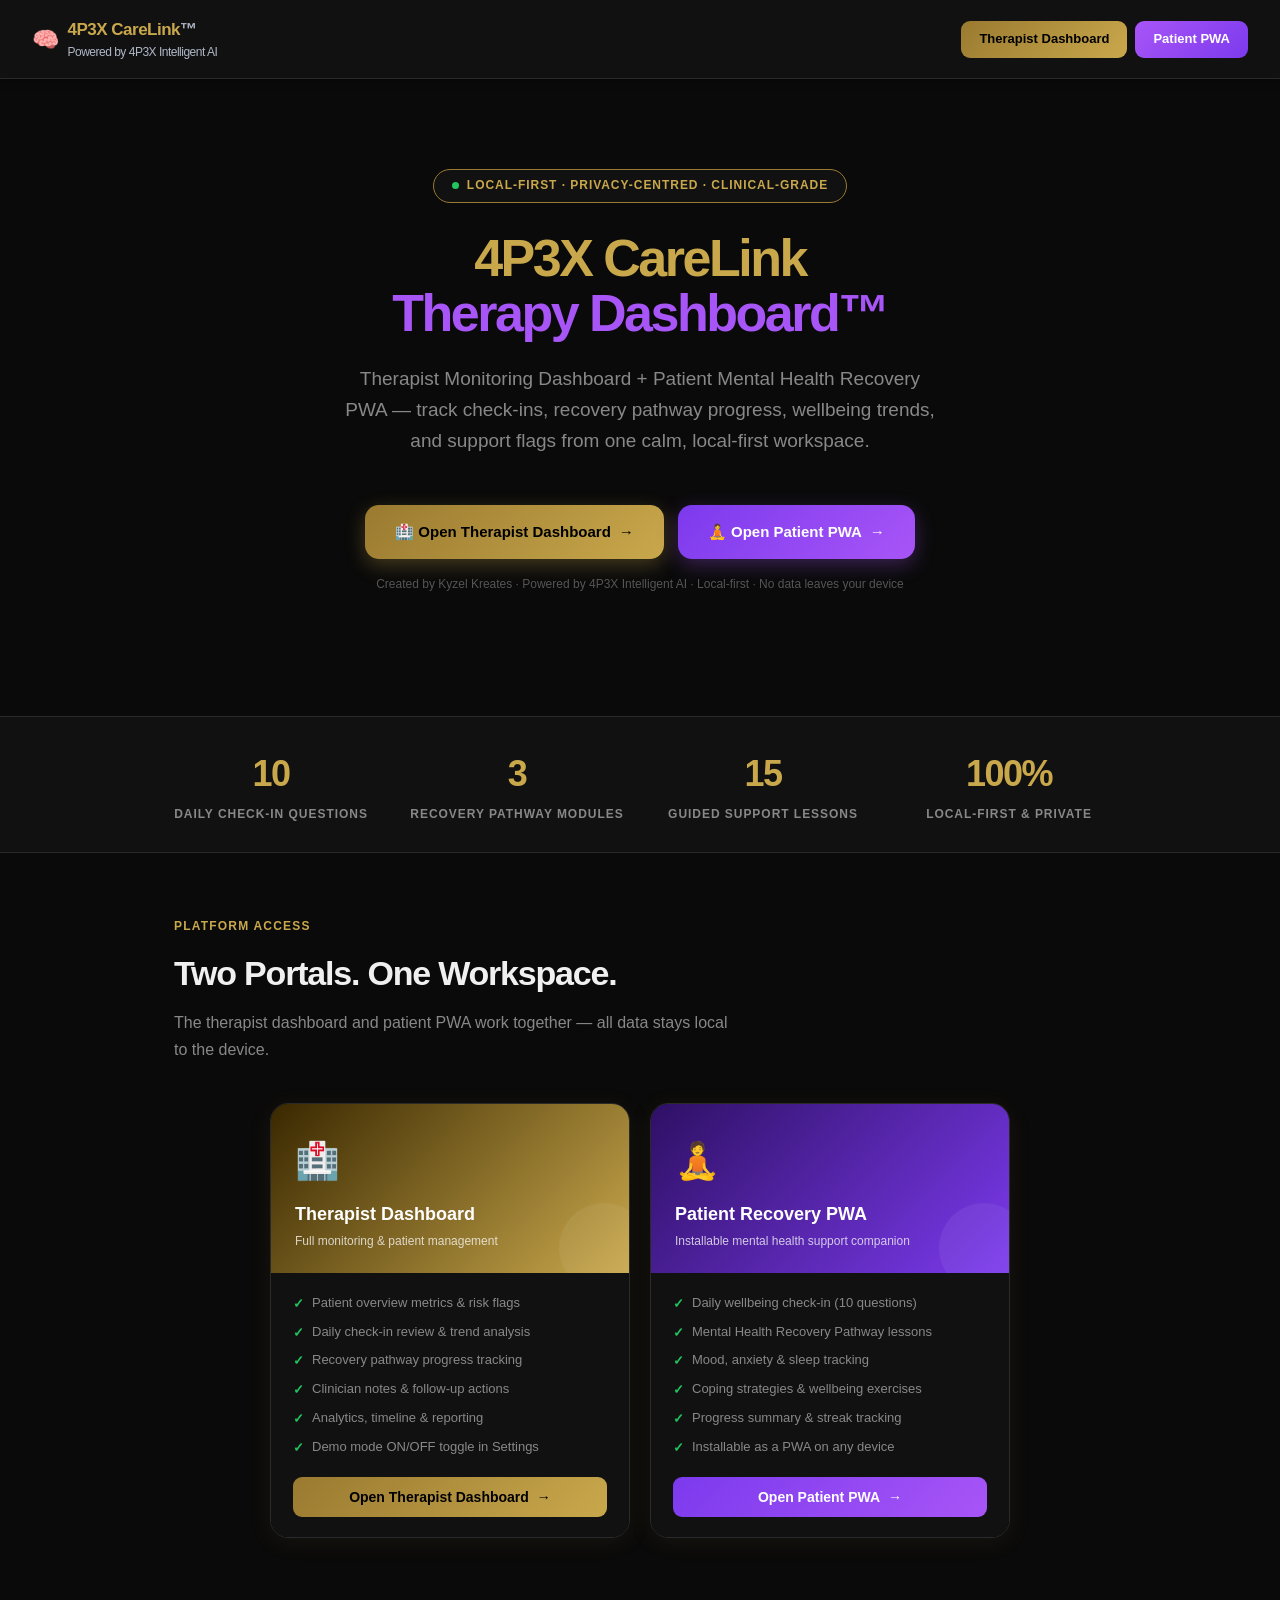
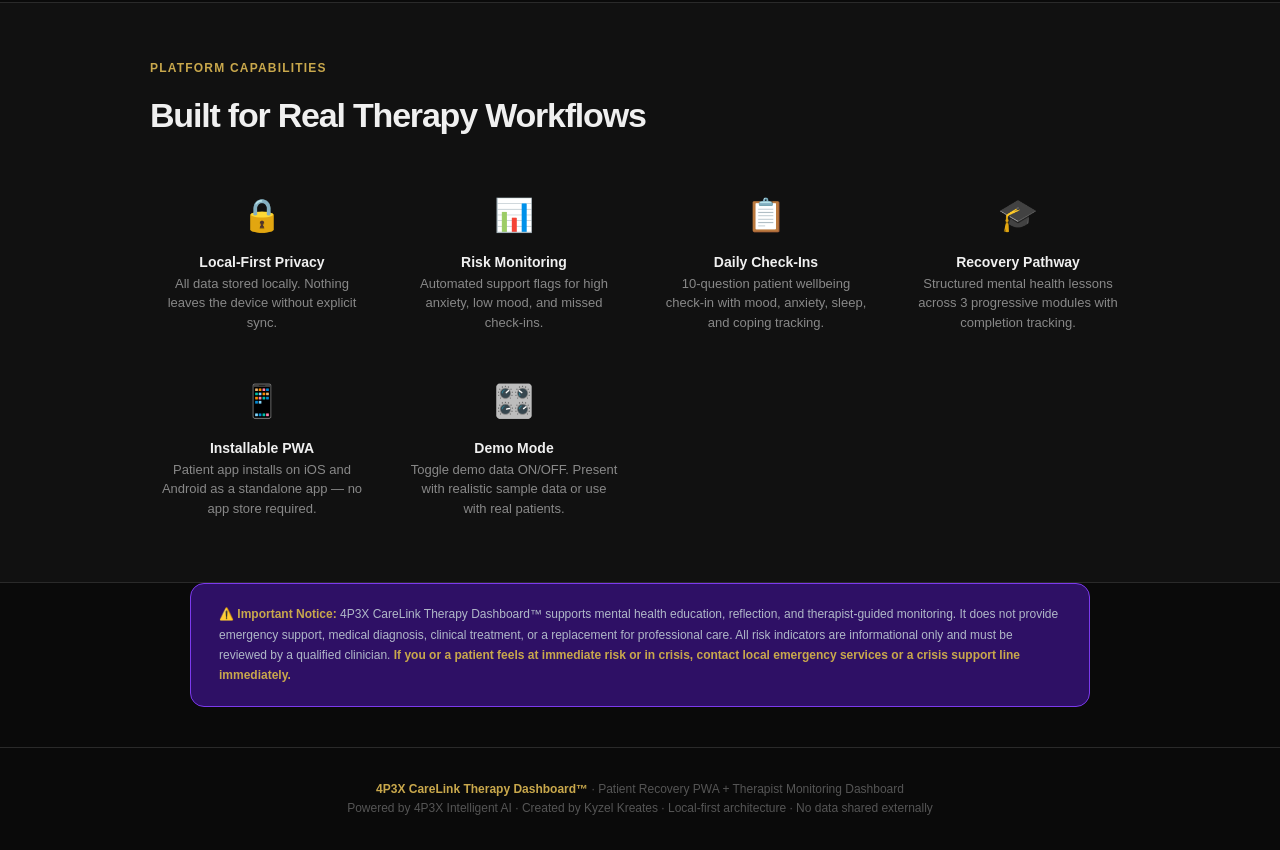
==== 4p3x_carelink/index.html @ 3c490d3e "Auto-commit agent changes" ====
<!DOCTYPE html>
<html lang="en">
<head>
<meta charset="UTF-8"/>
<meta http-equiv="refresh" content="0; url=ap3x/demo/index.html"/>
<title>4P3X CareLink Therapy Dashboard™</title>
</head>
<body>
<script>window.location.replace("ap3x/demo/index.html");</script>
<p>Redirecting… <a href="ap3x/demo/index.html">Click here if not redirected</a></p>
</body>
</html>
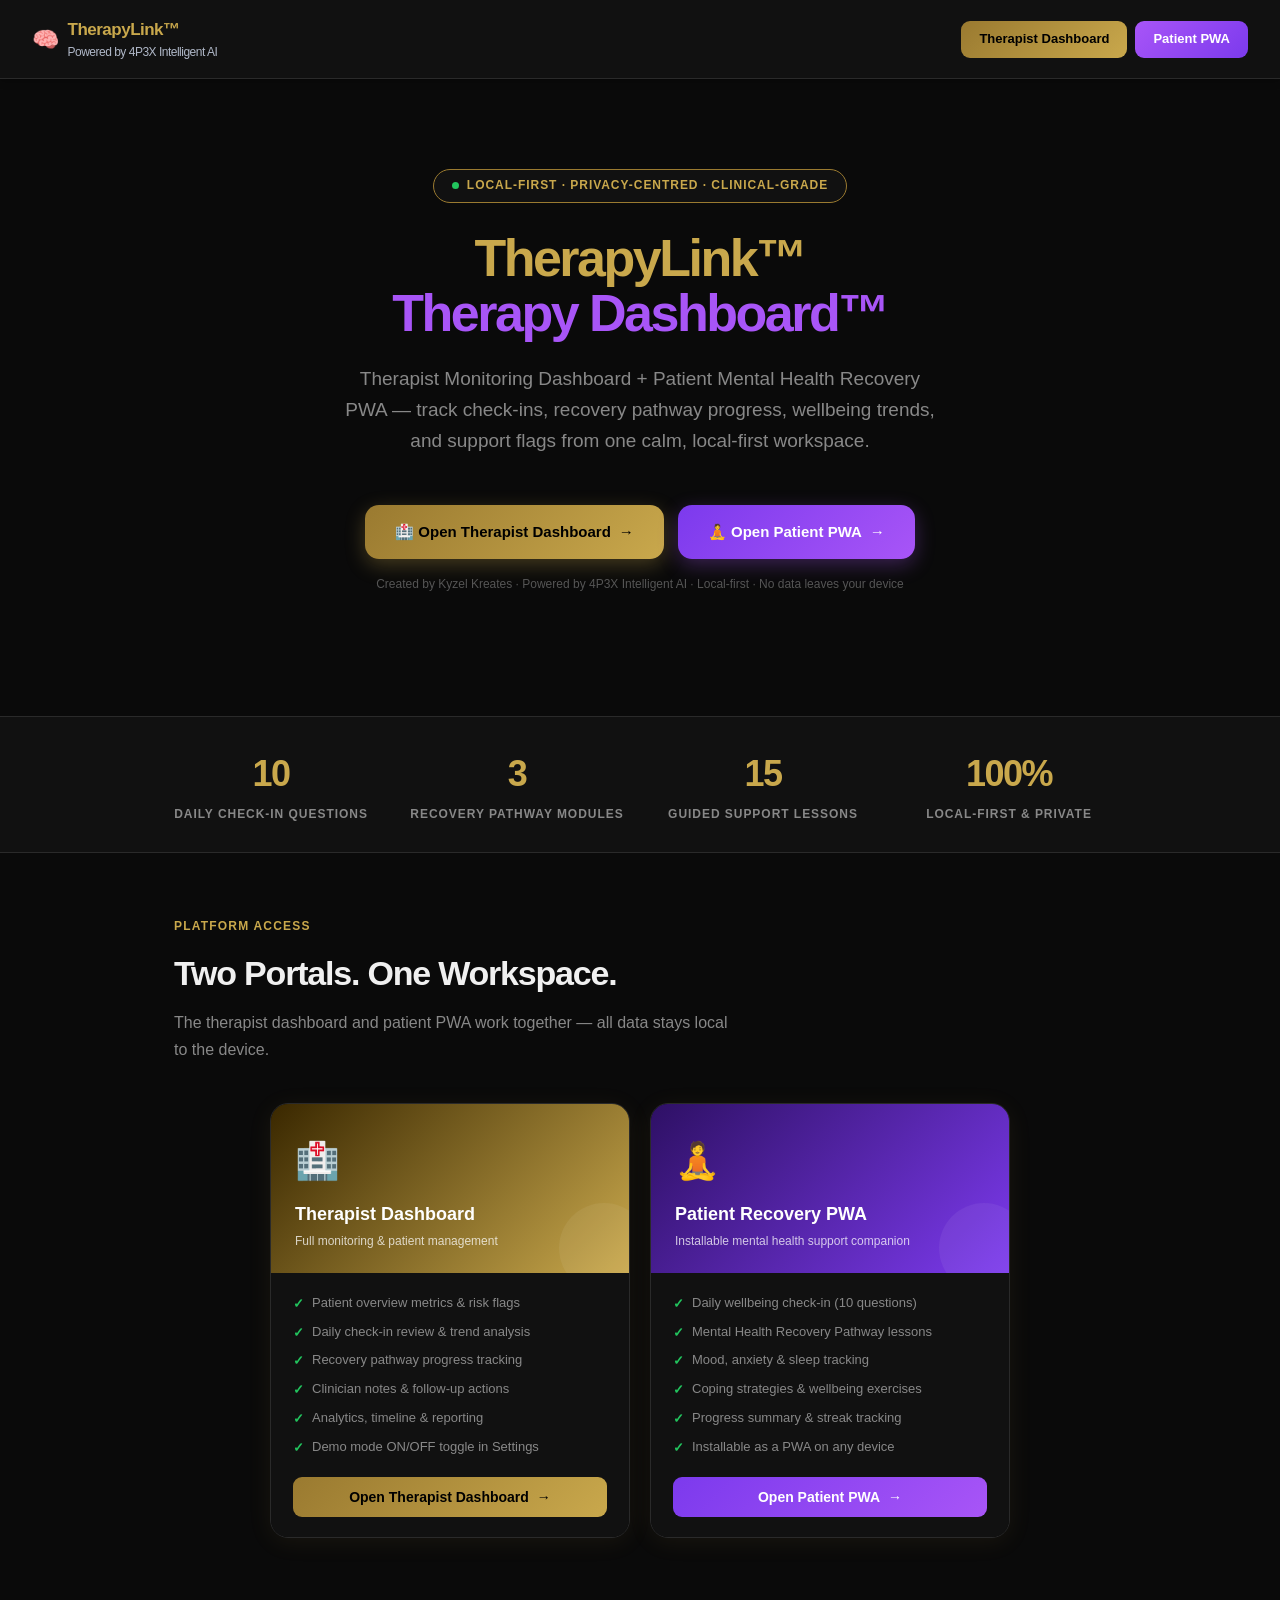
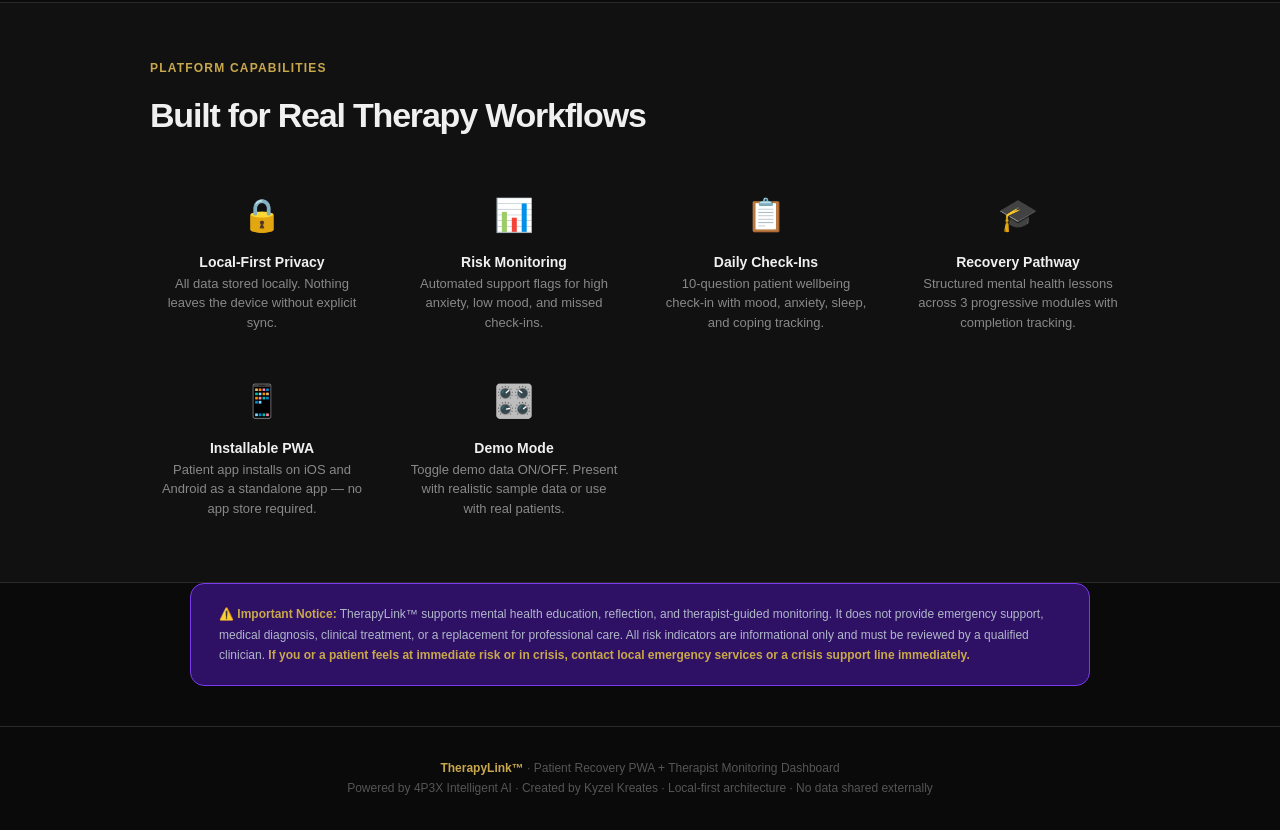
==== commit 20c17512: "Auto-commit agent changes" ====
--- a/4p3x_carelink/index.html
+++ b/4p3x_carelink/index.html
@@ -3,7 +3,7 @@
 <head>
 <meta charset="UTF-8"/>
 <meta http-equiv="refresh" content="0; url=ap3x/demo/index.html"/>
-<title>4P3X CareLink Therapy Dashboard™</title>
+<title>TherapyLink™</title>
 </head>
 <body>
 <script>window.location.replace("ap3x/demo/index.html");</script>
